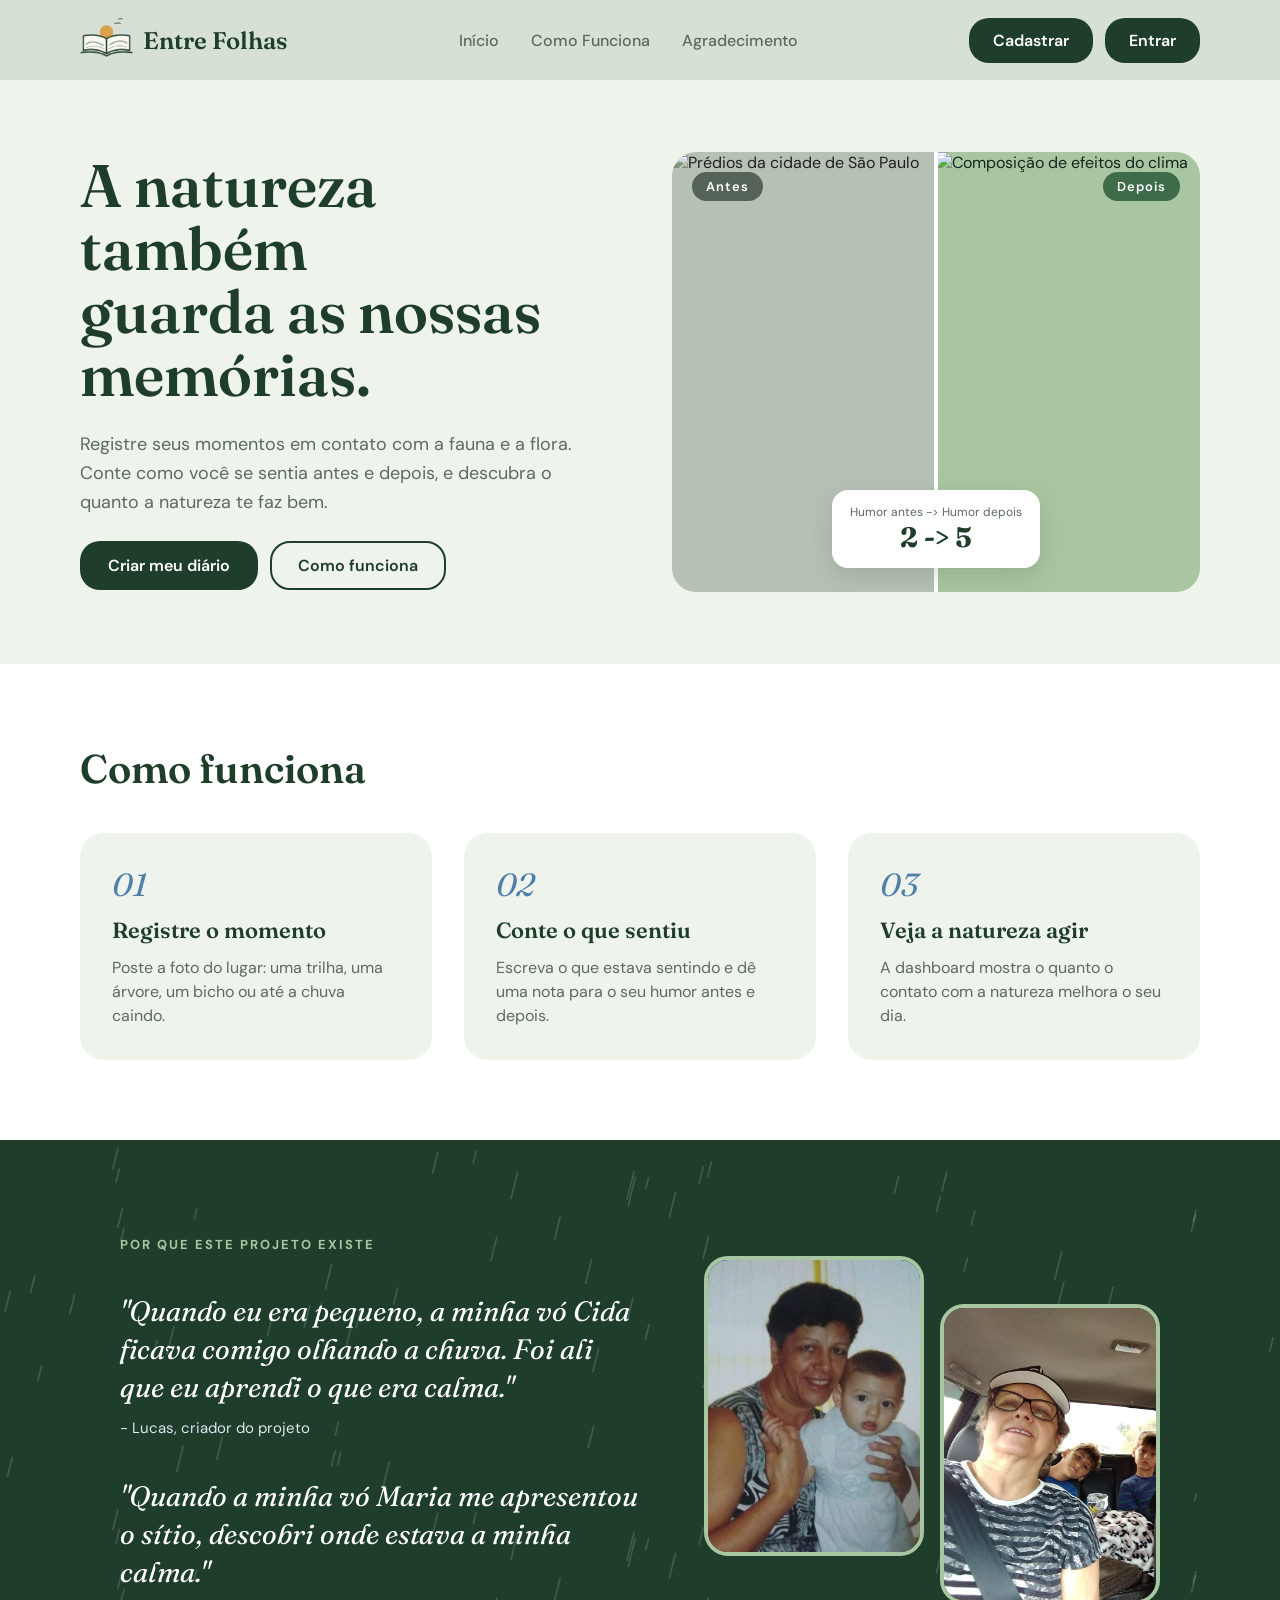
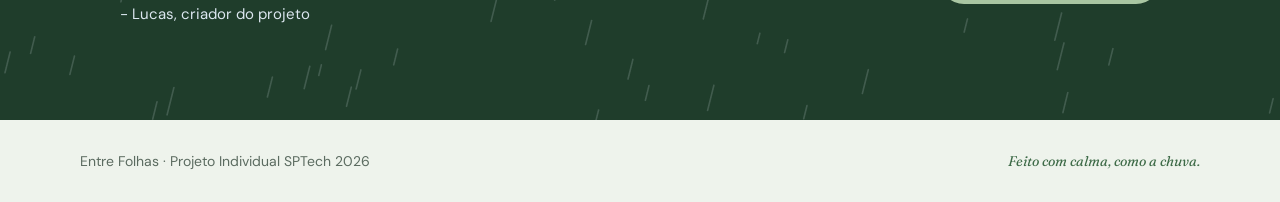
==== HTML/index.html @ d7e8c05a "Página cadastro feita e organização de pastas" ====
<!DOCTYPE html>
<html lang="pt-BR">

<head>
    <meta charset="UTF-8">
    <meta name="viewport" content="width=device-width, initial-scale=1.0">
    <link rel="preconnect" href="https://fonts.googleapis.com">
    <link href="https://fonts.googleapis.com/css2?family=DM+Sans:wght@400;500;600&family=Fraunces:ital,wght@0,600;1,400&display=swap" rel="stylesheet">
    <link rel="stylesheet" href="../CSS/home.css">
    <title>Entre Folhas</title>
     <link rel="icon" type="image/png" href="../imagens/logo-sol-no-livro.png">
</head>

<body>
    <header class="navbar">
        <div class="logo">
            <a href="#Início">
                <img src="../imagens/logo-sol-no-livro.png" alt="Logo: livro aberto com um sol">
            </a>
                <span>Entre Folhas</span>
        </div>
        <ul class="nav-links">
            <li><a href="#Início">Início</a></li>
            <li><a href="#como-funciona">Como Funciona</a></li>
            <li><a href="#Agradecimento">Agradecimento</a></li>
        </ul>
        <ul class="nav-botoes-espacamento">
            <li><a class="nav-botoes" href="cadastro.html">Cadastrar</a></li>
            <li><a class="nav-botoes" href="login.html">Entrar</a></li>
        </ul>
    </header>

    <section class="hero" id="Início">
        <div class="hero-texto">
            <h1 class="hero-titulo">A natureza também <br>guarda as nossas <br> memórias.</h1>
            <p class="hero-descricao">Registre seus momentos em contato com a fauna e a flora.
                Conte como você se sentia antes e depois, e descubra o quanto
                a natureza te faz bem.</p>
            <div class="hero-botoes">
                <a class="botao-principal" href="cadastro.html">Criar meu diário</a>
                <a class="botao-secundario" href="#como-funciona">Como funciona</a>
            </div>
        </div>
        <div class="hero-imagem">
            <img src="https://images.pexels.com/photos/17027455/pexels-photo-17027455.jpeg"
                alt="Prédios da cidade de São Paulo">
            <img src="https://cdn.pixabay.com/video/2024/08/30/228847_tiny.jpg"
                alt="Composição de efeitos do clima">
            <span class="rotulo rotulo-antes">Antes</span>
            <span class="rotulo rotulo-depois">Depois</span>
            <span class="divisor"></span>
            <span class="humor-tag">Humor antes -> Humor depois <br>
                <strong>2 -> 5</strong></span>
        </div>
    </section>

    <section class="como-funciona" id="como-funciona">
        <h2 class="secao-titulo">Como funciona</h2>
        <div class="passos">
            <div class="passo">
                <span class="passo-numero">01</span>
                <span class="passo-titulo">Registre o momento</span>
                <p>Poste a foto do lugar: uma trilha, uma árvore, um bicho ou até a chuva caindo.</p>
            </div>
            <div class="passo">
                <span class="passo-numero">02</span>
                <span class="passo-titulo">Conte o que sentiu</span>
                <p>Escreva o que estava sentindo e dê uma nota para o seu humor antes e depois.</p>
            </div>
            <div class="passo">
                <span class="passo-numero">03</span>
                <span class="passo-titulo">Veja a natureza agir</span>
                <p>A dashboard mostra o quanto o contato com a natureza melhora o seu dia.</p>
            </div>
        </div>
    </section>

    <section class="historia" id="Agradecimento">
        <div class="historia-texto">
            <h5>POR QUE ESTE PROJETO EXISTE</h5>
            <div class="citacao">
                <p>"Quando eu era pequeno, a minha vó Cida ficava comigo olhando a chuva. Foi ali
                    que eu aprendi o que era calma."</p>
                <span>- Lucas, criador do projeto</span>
            </div>
            <div class="citacao">
                <p>"Quando a minha vó Maria me apresentou o sítio, descobri
                    onde estava a minha calma."</p>
                <span>- Lucas, criador do projeto</span>
            </div>
        </div>
        <div class="historia-fotos">
            <img src="../imagens/vo-cida.jpeg" alt="Eu com a minha vó Cida">
            <img src="../imagens/vo-maria-sitio.jpeg" alt="Eu com a minha vó Maria">
        </div>
    </section>

    <footer class="rodape">
        <span>Entre Folhas · Projeto Individual SPTech 2026</span>
        <span class="rodape-frase">Feito com calma, como a chuva.</span>
    </footer>

</body>

</html>
---- CSS/home.css ----
* {
    margin: 0;
    padding: 0;
    box-sizing: border-box;
}
html {
    scroll-behavior: smooth;
}

body {
    background-color: #EEF3EC;
    color: #17251C;
    font-family: 'DM Sans', sans-serif;
}
header {
    background-color: #D7E0D4;
    padding: 0 80px;
    position: sticky;
    top: 0;
    left: 0;
    width: 100%;
    z-index: 1000;
}
section{
    scroll-margin-top: 80px;
}
.logo{
    display: flex;
    align-items: center;
    gap: 10px;
    font-family: 'Fraunces', serif;
    font-size: 24px;
    font-weight: 600;
    color: #1F3D2B;
}
.logo img{
    height: 40px;
}
.navbar{
    max-width: 100%;
    margin: 0 auto;
    height: 80px;
    display: flex;
    justify-content: space-between;
    align-items: center;
}
.logo{
    font-family: 'Fraunces', serif;
    font-size: 24px;
    font-weight: 600;
    color: #1F3D2B;
}
.nav-links{
    list-style: none;
    display: flex;
    gap: 32px;
}
.nav-links a{
    color: #5B6B60;
    text-decoration: none;
    font-size: 16px;
    font-weight: 500;
    transition: color 0.3s ease;
}
.nav-links a:hover{
    color: #1F3D2B;
}
.nav-botoes-espacamento{
    list-style: none;
    display: flex;
    gap: 12px;
    align-items: center;
}
.nav-botoes{
    color: white;
    background-color: #1F3D2B;
    padding: 12px 24px;
    border-radius: 20px;
    text-decoration: none;
    font-weight: 600;
    transition: background-color 0.3s ease, transform 0.2s ease;
}
.nav-botoes:hover{
    background-color: #3E6B48;
    transform: translateY(-2px);
}
.hero{
    display: flex;
    align-items: center;
    gap: 64px;
    padding: 72px 80px;
}
.hero-texto{
    flex: 1;
    display: flex;
    flex-direction: column;
    align-items: flex-start;
    gap: 24px;
}
.hero-titulo{
    font-family: 'Fraunces', serif;
    font-size: 60px;
    font-weight: 600;
    line-height: 1.05;
    color: #1F3D2B;
}
.hero-descricao{
    font-size: 18px;
    line-height: 1.6;
    color: #5B6B60;
    max-width: 540px;
}
.hero-botoes{
    display: flex;
    gap: 12px;
}
.botao-principal{
    color: white;
    background-color: #1F3D2B;
    padding: 14px 28px;
    border-radius: 20px;
    text-decoration: none;
    font-weight: 600;
    transition: background-color 0.3s ease, transform 0.2s ease;
}
.botao-principal:hover{
    background-color: #3E6B48;
    transform: translateY(-2px);
}
.botao-secundario{
    color: #1F3D2B;
    border: 2px solid #1F3D2B;
    padding: 12px 26px;
    border-radius: 20px;
    text-decoration: none;
    font-weight: 600;
    transition: background-color 0.3s ease, color 0.3s ease;
}
.botao-secundario:hover{
    background-color: #1F3D2B;
    color: white;
}
.hero-imagem{
    flex: 1;
    position: relative;
    display: flex;
    border-radius: 24px;
    overflow: hidden;
}
.hero-imagem img{
    flex: 1;
    min-width: 0;
    height: 440px;
    object-fit: cover;
    background-color: #A9C6A2;
}
.hero-imagem img:first-child{
    filter: grayscale(70%);
}
.divisor{
    position: absolute;
    top: 0;
    left: 50%;
    width: 4px;
    height: 100%;
    background-color: white;
    transform: translateX(-50%);
}
.rotulo{
    position: absolute;
    top: 20px;
    color: white;
    font-size: 13px;
    font-weight: 600;
    letter-spacing: 1px;
    padding: 6px 14px;
    border-radius: 20px;
}
.rotulo-antes{
    left: 20px;
    background-color: rgba(23, 37, 28, 0.6);
}
.rotulo-depois{
    right: 20px;
    background-color: #3E6B48;
}
.humor-tag{
    position: absolute;
    left: 50%;
    bottom: 24px;
    transform: translateX(-50%);
    text-align: center;
    background-color: white;
    color: #5B6B60;
    font-size: 12px;
    padding: 14px 18px;
    border-radius: 16px;
    box-shadow: 0 8px 24px rgba(31, 61, 43, 0.15);
}
.humor-tag strong{
    font-family: 'Fraunces', serif;
    font-size: 28px;
    color: #1F3D2B;
}
.como-funciona{
    background-color: white;
    padding: 80px;
}
.secao-titulo{
    font-family: 'Fraunces', serif;
    font-size: 40px;
    font-weight: 600;
    color: #1F3D2B;
    margin-bottom: 40px;
}
.passos{
    display: flex;
    gap: 32px;
}
.passo{
    flex: 1;
    display: flex;
    flex-direction: column;
    gap: 12px;
    background-color: #EEF3EC;
    padding: 32px;
    border-radius: 24px;
    transition: transform 0.2s ease;
}
.passo:hover{
    transform: translateY(-4px);
}
.passo-numero{
    font-family: 'Fraunces', serif;
    font-style: italic;
    font-size: 32px;
    color: #4F7FA8;
}
.passo-titulo{
    font-family: 'Fraunces', serif;
    font-size: 22px;
    font-weight: 600;
    color: #1F3D2B;
}
.passo p{
    font-size: 16px;
    line-height: 1.5;
    color: #5B6B60;
}
.historia h5{
    color: #A9C6A2;
    font-size: 13px;
    letter-spacing: 2px;
}
.historia p{
    font-family: 'Fraunces', serif;
    font-style: italic;
    font-size: 28px;
    line-height: 1.35;
    color: white;
}
.historia span{
    color: #DCE7F0;
    font-size: 15px;
}
.historia-texto{
    flex: 1;
    display: flex;
    flex-direction: column;
    gap: 40px;
}
.citacao{
    display: flex;
    flex-direction: column;
    gap: 12px;
}
.historia-fotos{
    display: flex;
    gap: 16px;
}
.historia-fotos img{
    width: 220px;
    height: 300px;
    object-fit: cover;
    border-radius: 24px;
    border: 4px solid #A9C6A2;
}
.historia-fotos img:first-child{
    object-position: top;
}
.historia-fotos img:last-child{
    margin-top: 48px;
    object-position: left;
}
.historia{
    background-color: #1F3D2B;
    background-image: url("../imagens/Chuva.png");
    animation: chuva-caindo 4s linear infinite;
    padding: 96px 120px;
    display: flex;
    align-items: center;
    gap: 64px;
}
@keyframes chuva-caindo{
    from{
        background-position: 0 0;
    }
    to{
        background-position: 0 361px;
    }
}
.rodape{
    display: flex;
    justify-content: space-between;
    padding: 32px 80px;
    font-size: 14px;
    color: #5B6B60;
}
.rodape-frase{
    font-family: 'Fraunces', serif;
    font-style: italic;
    color: #3E6B48;
}
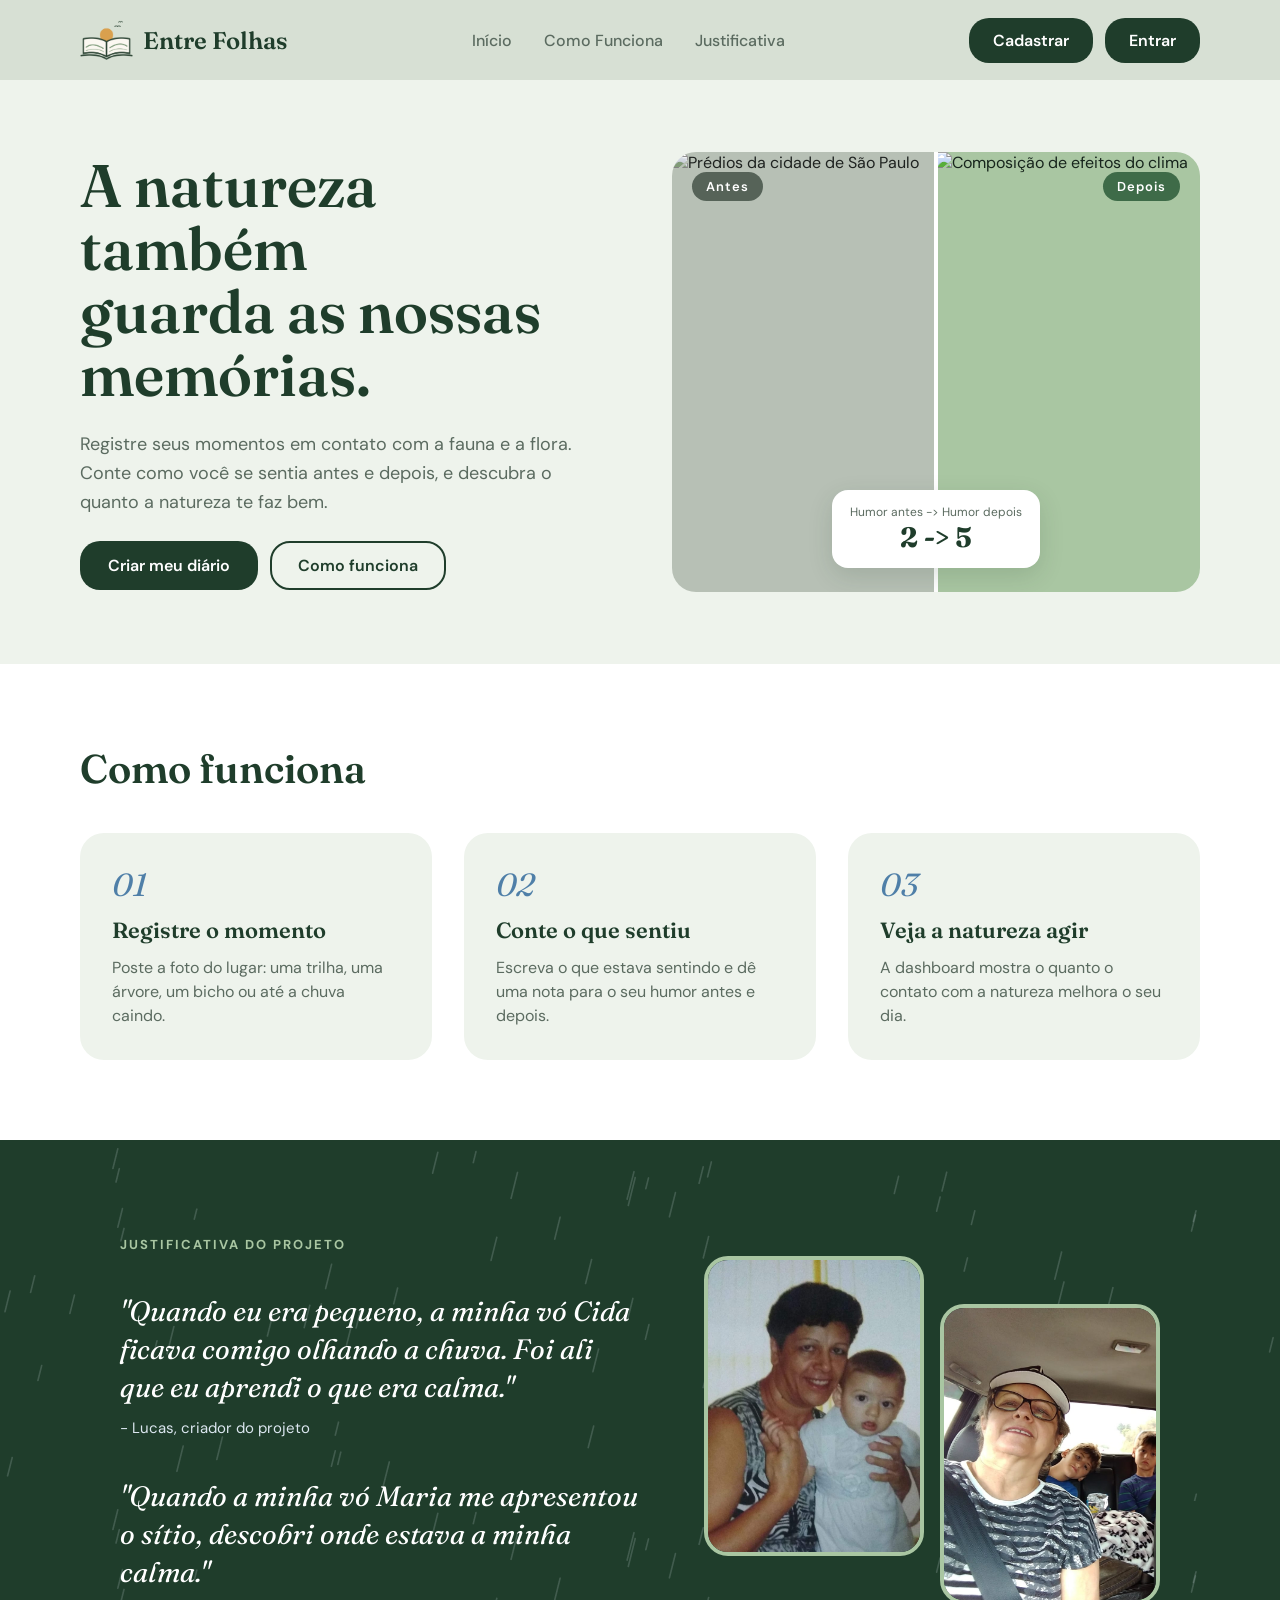
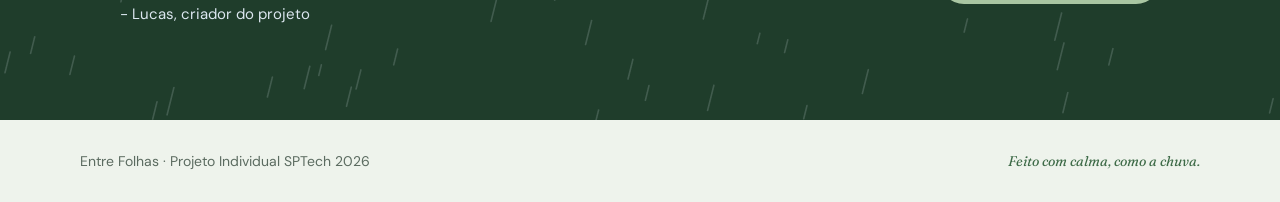
==== commit 13b6defc: "Validação de cadastro e SQL" ====
--- a/HTML/index.html
+++ b/HTML/index.html
@@ -16,13 +16,13 @@
         <div class="logo">
             <a href="#Início">
                 <img src="../imagens/logo-sol-no-livro.png" alt="Logo: livro aberto com um sol">
+                <span>Entre Folhas</span>
             </a>
-                <span>Entre Folhas</span>
         </div>
         <ul class="nav-links">
             <li><a href="#Início">Início</a></li>
             <li><a href="#como-funciona">Como Funciona</a></li>
-            <li><a href="#Agradecimento">Agradecimento</a></li>
+            <li><a href="#Agradecimento">Justificativa</a></li>
         </ul>
         <ul class="nav-botoes-espacamento">
             <li><a class="nav-botoes" href="cadastro.html">Cadastrar</a></li>
@@ -77,7 +77,7 @@
 
     <section class="historia" id="Agradecimento">
         <div class="historia-texto">
-            <h5>POR QUE ESTE PROJETO EXISTE</h5>
+            <h5>JUSTIFICATIVA DO PROJETO</h5>
             <div class="citacao">
                 <p>"Quando eu era pequeno, a minha vó Cida ficava comigo olhando a chuva. Foi ali
                     que eu aprendi o que era calma."</p>
--- a/CSS/home.css
+++ b/CSS/home.css
@@ -24,17 +24,22 @@
 section{
     scroll-margin-top: 80px;
 }
-.logo{
-    display: flex;
-    align-items: center;
-    gap: 10px;
-    font-family: 'Fraunces', serif;
-    font-size: 24px;
-    font-weight: 600;
-    color: #1F3D2B;
+.logo a {
+  display: flex;
+  align-items: center;
+  gap: 10px;
+  text-decoration: none;
+  font-family: 'Fraunces', serif;
+  font-size: 24px;
+  font-weight: 600;
+  color: #1F3D2B;
 }
 .logo img{
     height: 40px;
+    display: block;
+}
+.logo span {
+  color: #1F3D2B;
 }
 .navbar{
     max-width: 100%;
@@ -43,12 +48,6 @@
     display: flex;
     justify-content: space-between;
     align-items: center;
-}
-.logo{
-    font-family: 'Fraunces', serif;
-    font-size: 24px;
-    font-weight: 600;
-    color: #1F3D2B;
 }
 .nav-links{
     list-style: none;
